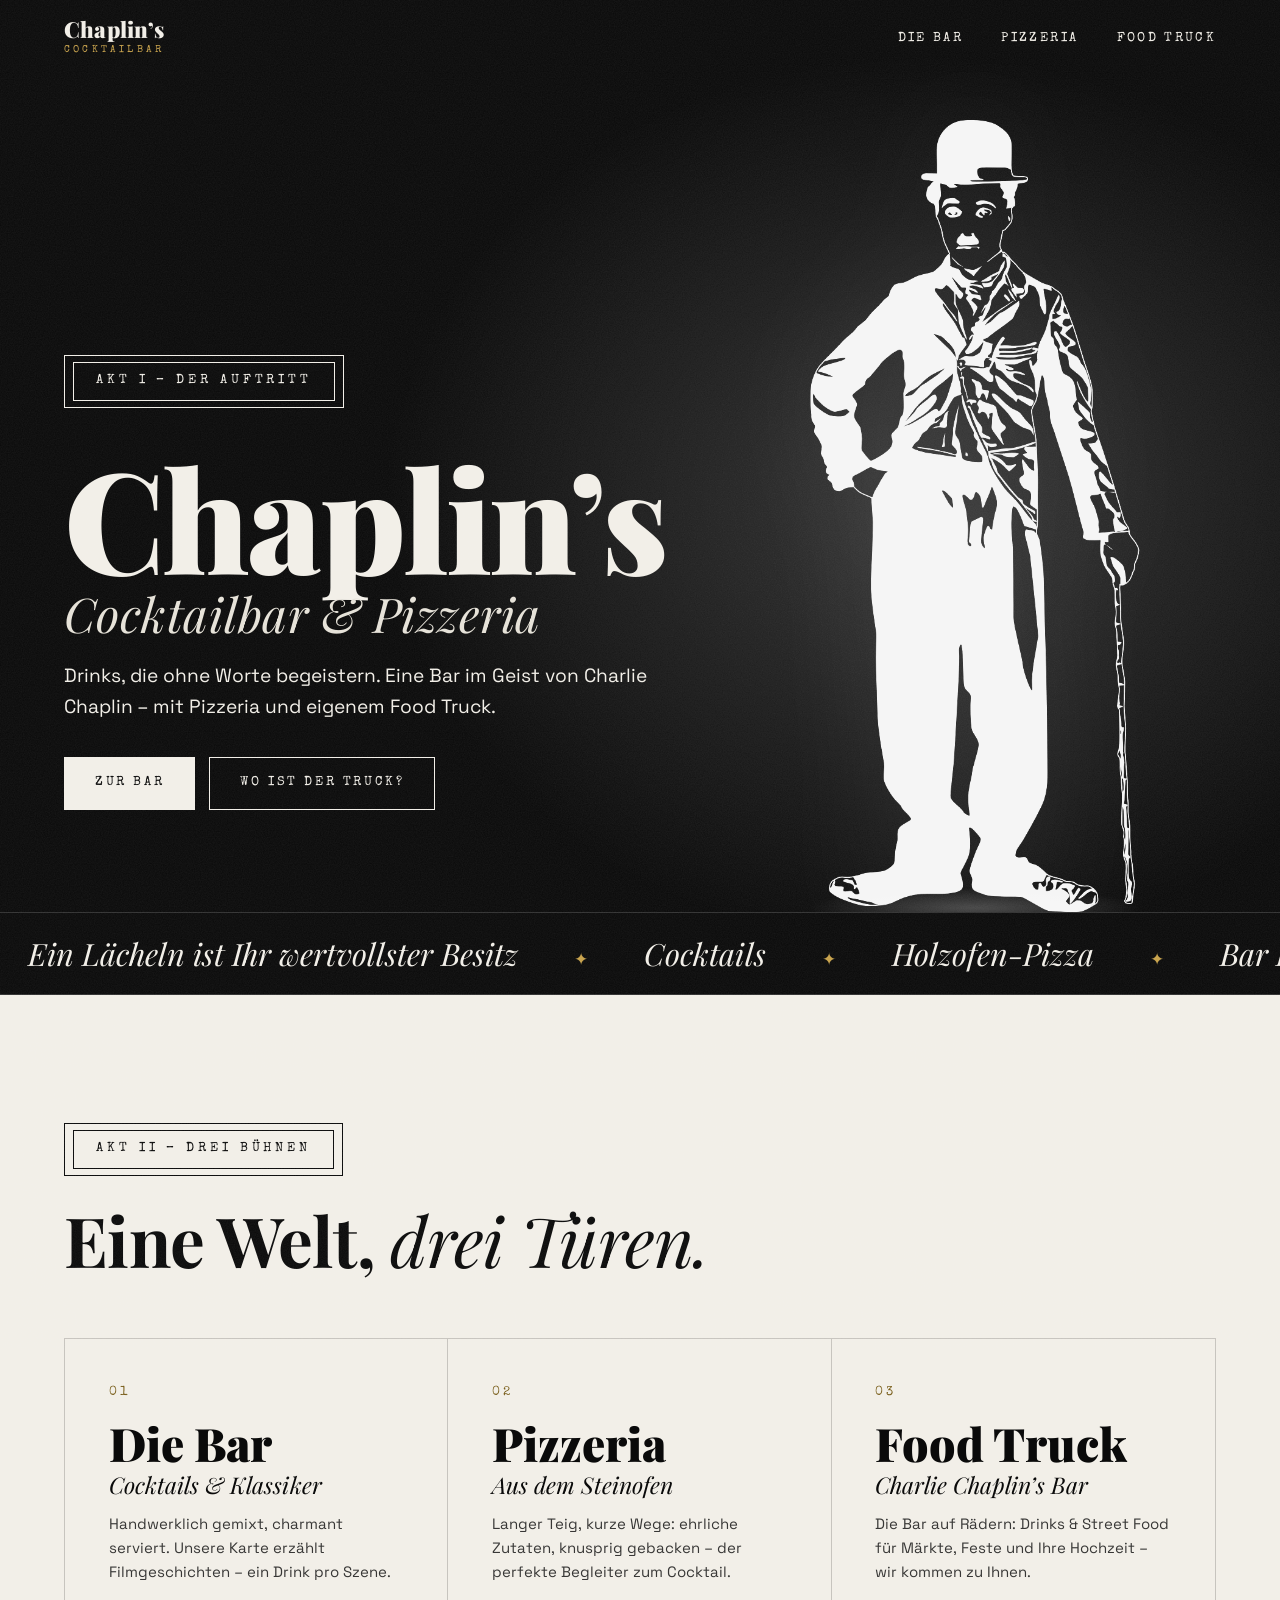
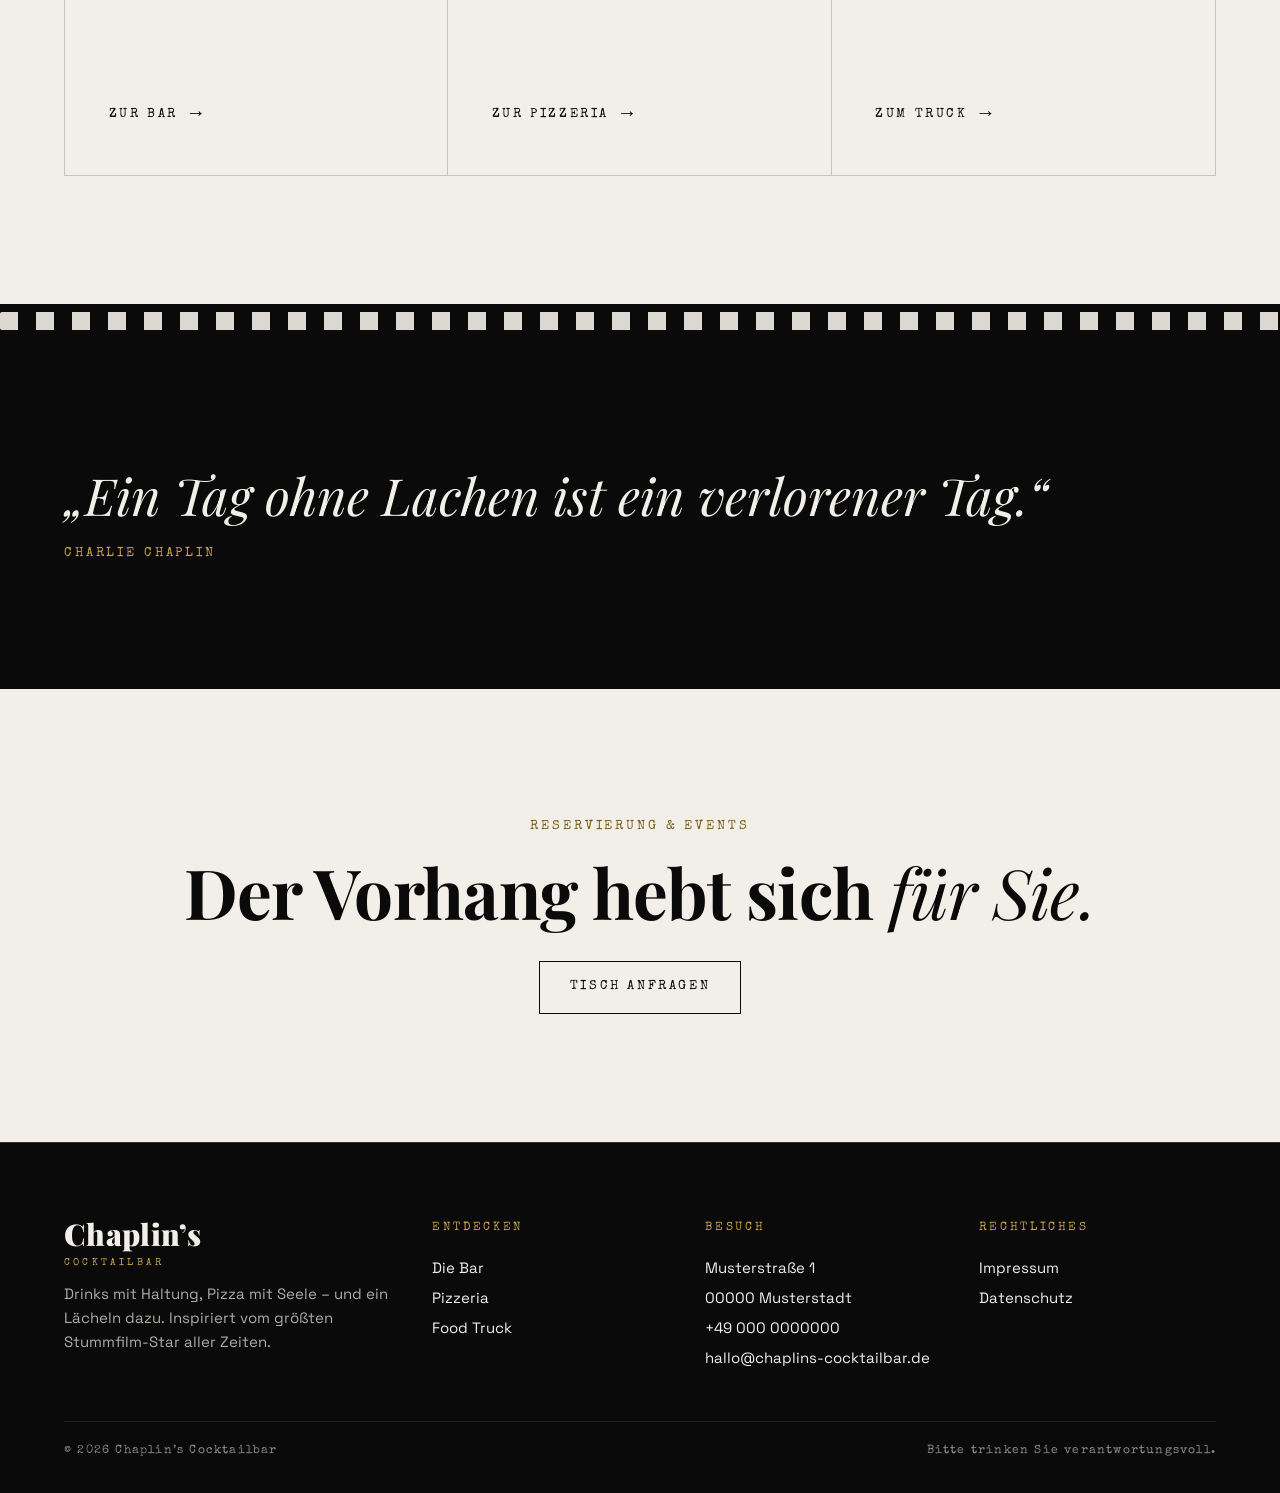
==== index.html @ 13f35127 "Add Chaplin's Cocktailbar website with bar, pizzeria and food truck pages Black-and-white silent-fil" ====
<!DOCTYPE html>
<html lang="de">
<head>
<meta charset="UTF-8">
<meta name="viewport" content="width=device-width, initial-scale=1">
<title>Chaplin's Cocktailbar – Bar, Pizzeria & Food Truck</title>
<meta name="description" content="Chaplin's Cocktailbar: Cocktails, Pizza und ein Food Truck im Geist von Charlie Chaplin.">
<meta name="theme-color" content="#0a0a0a">
<script>document.documentElement.classList.add('js');</script>
<link rel="icon" type="image/png" href="assets/chaplin-white.png">
<link rel="preload" href="assets/fonts/playfair-display-latin-900-normal.woff2" as="font" type="font/woff2" crossorigin>
<link rel="stylesheet" href="assets/style.css">
</head>
<body>
<a class="skip" href="#main" style="position:absolute;left:-999px">Zum Inhalt</a>
<nav class="nav" aria-label="Hauptnavigation">
  <a class="logo" href="index.html" aria-label="Chaplin's Cocktailbar – Startseite">Chaplin&rsquo;s<small>Cocktailbar</small></a>
  <button class="burger" aria-label="Menü" aria-expanded="false"><i></i><i></i><i></i></button>
  <ul>
    <li><a href="bar.html">Die Bar</a></li>
    <li><a href="pizzeria.html">Pizzeria</a></li>
    <li><a href="foodtruck.html">Food Truck</a></li>
  </ul>
</nav>
<main id="main">

<section class="hero">
  <div class="copy">
    <div class="card-title" data-reveal><span>Akt I &ndash; Der Auftritt</span></div>
    <h1 class="h-xl" data-reveal>Chaplin&rsquo;s<em>Cocktailbar &amp; Pizzeria</em></h1>
    <p class="lead" data-reveal>Drinks, die ohne Worte begeistern. Eine Bar im Geist von Charlie Chaplin &ndash; mit Pizzeria und eigenem Food Truck.</p>
    <div class="actions" data-reveal>
      <a class="btn solid" href="bar.html">Zur Bar</a>
      <a class="btn" href="foodtruck.html">Wo ist der Truck?</a>
    </div>
  </div>
  <figure><img src="assets/chaplin-white.png" alt="Silhouette von Charlie Chaplin mit Melone und Spazierstock" width="650" height="1300"></figure>
</section>

<div class="marquee" aria-hidden="true"><div>
  <span>Ein Lächeln ist Ihr wertvollster Besitz</span><span>Cocktails</span><span>Holzofen-Pizza</span><span>Bar Food Truck</span><span>Live-Musik</span>
  <span>Ein Lächeln ist Ihr wertvollster Besitz</span><span>Cocktails</span><span>Holzofen-Pizza</span><span>Bar Food Truck</span><span>Live-Musik</span>
</div></div>

<section class="section light">
  <div class="wrap">
    <div class="card-title" data-reveal><span>Akt II &ndash; Drei Bühnen</span></div>
    <h2 class="h-lg" data-reveal>Eine Welt, <em>drei Türen.</em></h2>
    <div class="doors" data-reveal>
      <a class="door" href="bar.html">
        <span class="no">01</span>
        <h3>Die Bar<em>Cocktails &amp; Klassiker</em></h3>
        <p>Handwerklich gemixt, charmant serviert. Unsere Karte erzählt Filmgeschichten &ndash; ein Drink pro Szene.</p>
        <span class="go">Zur Bar</span>
      </a>
      <a class="door" href="pizzeria.html">
        <span class="no">02</span>
        <h3>Pizzeria<em>Aus dem Steinofen</em></h3>
        <p>Langer Teig, kurze Wege: ehrliche Zutaten, knusprig gebacken &ndash; der perfekte Begleiter zum Cocktail.</p>
        <span class="go">Zur Pizzeria</span>
      </a>
      <a class="door" href="foodtruck.html">
        <span class="no">03</span>
        <h3>Food Truck<em>Charlie Chaplin&rsquo;s Bar</em></h3>
        <p>Die Bar auf Rädern: Drinks &amp; Street Food für Märkte, Feste und Ihre Hochzeit &ndash; wir kommen zu Ihnen.</p>
        <span class="go">Zum Truck</span>
      </a>
    </div>
  </div>
</section>

<div class="strip" aria-hidden="true"></div>

<section class="section">
  <div class="wrap">
    <blockquote class="quote" data-reveal>&bdquo;Ein Tag ohne Lachen ist ein verlorener Tag.&ldquo;<cite>Charlie Chaplin</cite></blockquote>
  </div>
</section>

<section class="section light cta">
  <div class="wrap">
    <p class="label" data-reveal>Reservierung &amp; Events</p>
    <h2 class="h-lg" data-reveal>Der Vorhang hebt sich <em>für Sie.</em></h2>
    <a class="btn" href="mailto:hallo@chaplins-cocktailbar.de?subject=Reservierung" data-reveal>Tisch anfragen</a>
  </div>
</section>
</main>
<footer>
  <div class="foot">
    <div>
      <a class="logo" href="index.html">Chaplin&rsquo;s<small>Cocktailbar</small></a>
      <p>Drinks mit Haltung, Pizza mit Seele &ndash; und ein Lächeln dazu. Inspiriert vom größten Stummfilm-Star aller Zeiten.</p>
    </div>
    <div>
      <h4>Entdecken</h4>
      <ul>
        <li><a href="bar.html">Die Bar</a></li>
        <li><a href="pizzeria.html">Pizzeria</a></li>
        <li><a href="foodtruck.html">Food Truck</a></li>
      </ul>
    </div>
    <div>
      <h4>Besuch</h4>
      <ul>
        <li>Musterstraße 1</li>
        <li>00000 Musterstadt</li>
        <li><a href="tel:+490000000000">+49 000 0000000</a></li>
        <li><a href="mailto:hallo@chaplins-cocktailbar.de">hallo@chaplins-cocktailbar.de</a></li>
      </ul>
    </div>
    <div>
      <h4>Rechtliches</h4>
      <ul>
        <li><a href="impressum.html">Impressum</a></li>
        <li><a href="datenschutz.html">Datenschutz</a></li>
      </ul>
    </div>
  </div>
  <div class="copy-row"><span>&copy; 2026 Chaplin&rsquo;s Cocktailbar</span><span>Bitte trinken Sie verantwortungsvoll.</span></div>
</footer>
<script src="assets/main.js"></script>
</body>
</html>
---- assets/style.css ----
/* Lokal eingebundene Schriften (DSGVO): Playfair Display, Special Elite, Space Grotesk */
@font-face{font-family:'Playfair Display';font-style:normal;font-weight:400;font-display:swap;src:url('fonts/playfair-display-latin-400-normal.woff2') format('woff2')}
@font-face{font-family:'Playfair Display';font-style:italic;font-weight:400;font-display:swap;src:url('fonts/playfair-display-latin-400-italic.woff2') format('woff2')}
@font-face{font-family:'Playfair Display';font-style:normal;font-weight:700;font-display:swap;src:url('fonts/playfair-display-latin-700-normal.woff2') format('woff2')}
@font-face{font-family:'Playfair Display';font-style:normal;font-weight:900;font-display:swap;src:url('fonts/playfair-display-latin-900-normal.woff2') format('woff2')}
@font-face{font-family:'Special Elite';font-style:normal;font-weight:400;font-display:swap;src:url('fonts/special-elite-latin-400-normal.woff2') format('woff2')}
@font-face{font-family:'Space Grotesk';font-style:normal;font-weight:400;font-display:swap;src:url('fonts/space-grotesk-latin-400-normal.woff2') format('woff2')}
@font-face{font-family:'Space Grotesk';font-style:normal;font-weight:500;font-display:swap;src:url('fonts/space-grotesk-latin-500-normal.woff2') format('woff2')}
@font-face{font-family:'Space Grotesk';font-style:normal;font-weight:700;font-display:swap;src:url('fonts/space-grotesk-latin-700-normal.woff2') format('woff2')}

:root{
  --ink:#0a0a0a;
  --ink-2:#141414;
  --paper:#f2efe8;
  --paper-2:#e6e2d8;
  --muted:#8a8780;
  --line-d:rgba(255,255,255,.16);
  --line-l:rgba(0,0,0,.18);
  --brass:#c8a24a;
  --pad:clamp(20px,5vw,72px);
  --serif:'Playfair Display',Georgia,'Times New Roman',serif;
  --type:'Special Elite','Courier New',monospace;
  --sans:'Space Grotesk',system-ui,sans-serif;
}
*{box-sizing:border-box;margin:0;padding:0}
html{background:var(--ink);scroll-behavior:smooth}
body{background:var(--ink);color:var(--paper);font-family:var(--sans);font-size:clamp(15px,1.1vw,18px);line-height:1.6;-webkit-font-smoothing:antialiased;overflow-x:hidden}
img{display:block;max-width:100%}
a{color:inherit;text-decoration:none}
button{font:inherit;color:inherit;background:none;border:0;cursor:pointer}
::selection{background:var(--paper);color:var(--ink)}
:focus-visible{outline:2px solid var(--brass);outline-offset:3px}

/* Filmkorn über der ganzen Seite */
body::after{content:"";position:fixed;inset:-50%;width:200%;height:200%;pointer-events:none;z-index:200;opacity:.07;
  background-image:url("data:image/svg+xml;utf8,<svg xmlns='http://www.w3.org/2000/svg' width='220' height='220'><filter id='n'><feTurbulence type='fractalNoise' baseFrequency='.85' numOctaves='2' stitchTiles='stitch'/><feColorMatrix values='0 0 0 0 1  0 0 0 0 1  0 0 0 0 1  0 0 0 .9 0'/></filter><rect width='100%' height='100%' filter='url(%23n)'/></svg>");
  animation:grain 1.2s steps(6) infinite}
@keyframes grain{0%{transform:translate(0,0)}20%{transform:translate(-3%,2%)}40%{transform:translate(2%,-3%)}60%{transform:translate(-2%,-1%)}80%{transform:translate(3%,3%)}100%{transform:translate(0,0)}}

/* ---------- gemeinsame Bausteine ---------- */
.label{font-family:var(--type);font-size:13px;letter-spacing:.22em;text-transform:uppercase;color:var(--brass)}
.h-xl{font-family:var(--serif);font-weight:900;line-height:.9;letter-spacing:-.02em;font-size:clamp(52px,11vw,176px)}
.h-lg{font-family:var(--serif);font-weight:700;line-height:1.02;letter-spacing:-.01em;font-size:clamp(34px,5.4vw,84px)}
.h-md{font-family:var(--serif);font-weight:700;font-size:clamp(22px,2.2vw,32px);line-height:1.15}
em{font-family:var(--serif);font-style:italic;font-weight:400}
.section{padding:clamp(72px,10vw,160px) var(--pad);position:relative}
.wrap{max-width:1400px;margin:0 auto}
.light{background:var(--paper);color:var(--ink)}
.light .label{color:#7a5f1c}
.lead{font-size:clamp(17px,1.5vw,22px);max-width:34em;opacity:.85}

.btn{display:inline-flex;align-items:center;gap:.7em;padding:15px 30px;border:1px solid currentColor;font-family:var(--type);font-size:13px;letter-spacing:.2em;text-transform:uppercase;transition:background .3s,color .3s}
.btn:hover{background:var(--paper);color:var(--ink);border-color:var(--paper)}
.light .btn:hover{background:var(--ink);color:var(--paper);border-color:var(--ink)}
.btn.solid{background:var(--paper);color:var(--ink);border-color:var(--paper)}
.btn.solid:hover{background:transparent;color:var(--paper)}

/* Zwischentitel im Stummfilm-Stil */
.card-title{display:inline-block;border:1px solid currentColor;padding:6px 8px;margin-bottom:28px}
.card-title span{display:block;border:1px solid currentColor;padding:8px 22px;font-family:var(--type);font-size:13px;letter-spacing:.3em;text-transform:uppercase}

/* Filmstreifen-Trenner */
.strip{height:34px;background:var(--ink);position:relative;overflow:hidden}
.strip::before{content:"";position:absolute;inset:8px 0;background:repeating-linear-gradient(90deg,var(--paper) 0 18px,transparent 18px 36px);opacity:.9;border-radius:2px}
.strip.on-light{background:var(--paper)}
.strip.on-light::before{background:repeating-linear-gradient(90deg,var(--ink) 0 18px,transparent 18px 36px)}

/* Reveal */
.js [data-reveal]{opacity:0;transform:translateY(34px);transition:opacity .9s ease,transform .9s cubic-bezier(.2,.7,.2,1)}
.js [data-reveal].in{opacity:1;transform:none}
@media (prefers-reduced-motion:reduce){
  body::after{animation:none}
  .js [data-reveal]{opacity:1;transform:none;transition:none}
  html{scroll-behavior:auto}
}

/* ---------- Navigation ---------- */
.nav{position:fixed;inset:0 0 auto 0;z-index:100;display:flex;justify-content:space-between;align-items:center;padding:18px var(--pad);transition:background .4s,padding .4s}
.nav.solid{background:rgba(10,10,10,.92);backdrop-filter:blur(8px);padding-top:12px;padding-bottom:12px;border-bottom:1px solid var(--line-d)}
.logo{font-family:var(--serif);font-weight:900;font-size:22px;letter-spacing:.01em;line-height:1}
.logo small{display:block;font-family:var(--type);font-weight:400;font-size:10px;letter-spacing:.32em;text-transform:uppercase;color:var(--brass);margin-top:5px}
.nav ul{display:flex;gap:clamp(18px,3vw,44px);list-style:none}
.nav ul a{font-family:var(--type);font-size:13px;letter-spacing:.18em;text-transform:uppercase;padding:6px 0;border-bottom:1px solid transparent;transition:border-color .3s}
.nav ul a:hover,.nav ul a[aria-current="page"]{border-color:var(--paper)}
.burger{display:none;width:44px;height:44px;position:relative}
.burger i{position:absolute;left:10px;right:10px;height:2px;background:var(--paper);transition:transform .3s,opacity .3s}
.burger i:nth-child(1){top:15px}.burger i:nth-child(2){top:21px}.burger i:nth-child(3){top:27px}
.burger[aria-expanded="true"] i:nth-child(1){transform:translateY(6px) rotate(45deg)}
.burger[aria-expanded="true"] i:nth-child(2){opacity:0}
.burger[aria-expanded="true"] i:nth-child(3){transform:translateY(-6px) rotate(-45deg)}
@media (max-width:760px){
  .burger{display:block}
  .nav ul{position:fixed;inset:0;background:var(--ink);flex-direction:column;justify-content:center;align-items:center;gap:30px;opacity:0;pointer-events:none;transition:opacity .35s;z-index:-1}
  .nav ul a{font-size:20px}
  .nav.open ul{opacity:1;pointer-events:auto}
  .nav.open{background:var(--ink)}
}

/* ---------- Hero (Startseite) ---------- */
.hero{min-height:100svh;display:grid;grid-template-columns:1.15fr .85fr;align-items:end;gap:20px;padding:120px var(--pad) 0;position:relative;overflow:hidden;
  background:radial-gradient(60% 70% at 72% 55%,rgba(255,255,255,.17),transparent 70%),var(--ink)}
.hero .copy{padding-bottom:clamp(48px,8vw,110px);position:relative;z-index:2}
.hero .h-xl{margin:18px 0 26px}
.hero .h-xl em{display:block;font-size:.34em;font-weight:400;letter-spacing:.01em;margin-top:.25em;color:var(--paper-2)}
.hero .actions{display:flex;flex-wrap:wrap;gap:14px;margin-top:34px}
.hero figure{align-self:end;justify-self:center;height:min(88svh,980px);aspect-ratio:1/2;position:relative}
.hero figure img{height:100%;width:100%;object-fit:contain;object-position:bottom;filter:drop-shadow(0 0 60px rgba(255,255,255,.08))}
.hero figure::after{content:"";position:absolute;left:8%;right:8%;bottom:-2%;height:5%;background:radial-gradient(closest-side,rgba(255,255,255,.22),transparent);}
@media (max-width:860px){
  .hero{grid-template-columns:1fr;padding-top:100px;text-align:left}
  .hero figure{height:min(62svh,560px);justify-self:center;margin-top:32px}
  .hero .copy{padding-bottom:0}
}

/* Intro-Marquee */
.marquee{overflow:hidden;border-block:1px solid var(--line-d);background:var(--ink)}
.marquee div{display:flex;width:max-content;animation:slide 40s linear infinite;padding:16px 0}
.marquee span{font-family:var(--serif);font-style:italic;font-size:clamp(20px,2.4vw,34px);padding:0 28px;white-space:nowrap}
.marquee span::after{content:"✦";font-style:normal;font-size:.55em;margin-left:56px;color:var(--brass);vertical-align:middle}
@keyframes slide{to{transform:translateX(-50%)}}
@media (prefers-reduced-motion:reduce){.marquee div{animation:none}}

/* ---------- Drei Türen (Startseite) ---------- */
.doors{display:grid;grid-template-columns:repeat(3,1fr);gap:0;border:1px solid var(--line-l);margin-top:clamp(36px,5vw,72px)}
.door{padding:clamp(28px,3.4vw,56px);display:flex;flex-direction:column;gap:16px;min-height:clamp(320px,34vw,480px);position:relative;transition:background .4s,color .4s;border-right:1px solid var(--line-l)}
.door:last-child{border-right:0}
.door .no{font-family:var(--type);font-size:13px;letter-spacing:.24em;color:#7a5f1c;transition:color .4s}
.door h3{font-family:var(--serif);font-weight:900;font-size:clamp(30px,3.6vw,56px);line-height:1}
.door h3 em{display:block;font-size:.5em;margin-top:.3em;font-weight:400}
.door p{opacity:.8;max-width:26em}
.door .go{margin-top:auto;font-family:var(--type);font-size:13px;letter-spacing:.2em;text-transform:uppercase;display:flex;align-items:center;gap:12px}
.door .go::after{content:"→";font-size:20px;transition:transform .3s}
.door:hover,.door:focus-visible{background:var(--ink);color:var(--paper)}
.door:hover .no,.door:focus-visible .no{color:var(--brass)}
.door:hover .go::after{transform:translateX(8px)}
@media (max-width:900px){
  .doors{grid-template-columns:1fr}
  .door{border-right:0;border-bottom:1px solid var(--line-l);min-height:0}
  .door:last-child{border-bottom:0}
}

/* ---------- Unterseiten-Header ---------- */
.page-hero{padding:clamp(140px,16vw,240px) var(--pad) clamp(56px,8vw,110px);position:relative;overflow:hidden;
  background:radial-gradient(50% 80% at 85% 40%,rgba(255,255,255,.12),transparent 70%),var(--ink)}
.page-hero .h-xl{margin:14px 0 24px;font-size:clamp(46px,10vw,150px)}
.page-hero .ghost{position:absolute;right:calc(var(--pad) * .5);bottom:0;height:min(88%,640px);opacity:.14;pointer-events:none;aspect-ratio:1/2}
@media (max-width:760px){.page-hero .ghost{opacity:.1;right:-8vw}}

/* ---------- Zweispalter ---------- */
.split{display:grid;grid-template-columns:1fr 1.2fr;gap:clamp(32px,6vw,110px);align-items:start}
.split .h-lg{margin-top:12px}
.split p+p{margin-top:1.1em}
@media (max-width:860px){.split{grid-template-columns:1fr}}

/* ---------- Karte / Menü ---------- */
.menu-head{display:flex;justify-content:space-between;align-items:end;gap:20px;flex-wrap:wrap;margin-bottom:clamp(28px,4vw,56px)}
.menu{display:grid;grid-template-columns:repeat(2,1fr);gap:0 clamp(32px,6vw,100px)}
.item{padding:22px 0;border-bottom:1px solid var(--line-d);display:grid;grid-template-columns:1fr auto;gap:4px 24px}
.light .item{border-color:var(--line-l)}
.item h3{font-family:var(--serif);font-weight:700;font-size:clamp(20px,1.9vw,28px);line-height:1.15}
.item .price{font-family:var(--type);font-size:clamp(16px,1.4vw,20px);white-space:nowrap}
.item p{grid-column:1/-1;opacity:.72;font-size:.95em;max-width:34em}
.item .tag{font-family:var(--type);font-size:11px;letter-spacing:.18em;text-transform:uppercase;color:var(--brass);margin-left:10px;vertical-align:middle;white-space:nowrap}
.light .item .tag{color:#7a5f1c}
.hint{margin-top:28px;font-family:var(--type);font-size:13px;letter-spacing:.06em;opacity:.65}
@media (max-width:860px){.menu{grid-template-columns:1fr}}

/* ---------- Infos ---------- */
.info-grid{display:grid;grid-template-columns:repeat(3,1fr);gap:clamp(24px,4vw,60px)}
.info-grid h3{font-family:var(--type);font-weight:400;font-size:13px;letter-spacing:.22em;text-transform:uppercase;color:var(--brass);margin-bottom:14px;padding-bottom:12px;border-bottom:1px solid var(--line-d)}
.light .info-grid h3{color:#7a5f1c;border-color:var(--line-l)}
.info-grid li{list-style:none;display:flex;justify-content:space-between;gap:16px;padding:7px 0}
.info-grid li span:last-child{font-family:var(--type);text-align:right}
.info-grid p{opacity:.85}
@media (max-width:860px){.info-grid{grid-template-columns:1fr}}

/* Schlagwort-Leiste */
.facts{display:grid;grid-template-columns:repeat(4,1fr);border:1px solid var(--line-d);margin-top:clamp(36px,5vw,64px)}
.facts div{padding:clamp(20px,2.6vw,36px);border-right:1px solid var(--line-d)}
.facts div:last-child{border-right:0}
.facts b{display:block;font-family:var(--serif);font-weight:900;font-size:clamp(30px,3.4vw,52px);line-height:1}
.facts span{font-family:var(--type);font-size:12px;letter-spacing:.2em;text-transform:uppercase;opacity:.7}
@media (max-width:760px){
  .facts{grid-template-columns:1fr 1fr}
  .facts div:nth-child(2){border-right:0}
  .facts div:nth-child(-n+2){border-bottom:1px solid var(--line-d)}
}

/* Zitat */
.quote{font-family:var(--serif);font-style:italic;font-size:clamp(26px,4vw,60px);line-height:1.15;max-width:20em}
.quote cite{display:block;margin-top:22px;font-family:var(--type);font-style:normal;font-size:13px;letter-spacing:.22em;text-transform:uppercase;color:var(--brass)}

/* Tourplan */
.tour{border-top:1px solid var(--line-d)}
.tour li{list-style:none;display:grid;grid-template-columns:150px 1fr auto;gap:20px;padding:22px 0;border-bottom:1px solid var(--line-d);align-items:baseline}
.tour .day{font-family:var(--type);letter-spacing:.14em;text-transform:uppercase;font-size:14px;color:var(--brass)}
.tour .where{font-family:var(--serif);font-weight:700;font-size:clamp(20px,2vw,28px)}
.tour .when{font-family:var(--type);opacity:.7}
@media (max-width:640px){.tour li{grid-template-columns:1fr;gap:2px}}

/* CTA */
.cta{text-align:center}
.cta .h-lg{max-width:14em;margin:18px auto 34px}

/* ---------- Footer ---------- */
footer{background:var(--ink);padding:clamp(48px,6vw,90px) var(--pad) 32px;border-top:1px solid var(--line-d)}
.foot{display:grid;grid-template-columns:1.4fr 1fr 1fr 1fr;gap:36px}
.foot h4{font-family:var(--type);font-weight:400;font-size:12px;letter-spacing:.22em;text-transform:uppercase;color:var(--brass);margin-bottom:14px}
.foot li{list-style:none;padding:3px 0}
.foot a:hover{text-decoration:underline;text-underline-offset:4px}
.foot .logo{font-size:30px}
.foot p{opacity:.7;margin-top:14px;max-width:22em}
.copy-row{margin-top:48px;padding-top:20px;border-top:1px solid var(--line-d);display:flex;justify-content:space-between;gap:16px;flex-wrap:wrap;font-family:var(--type);font-size:12px;letter-spacing:.1em;opacity:.55}
@media (max-width:860px){.foot{grid-template-columns:1fr 1fr}.foot>div:first-child{grid-column:1/-1}}

/* Rechtstexte */
.legal{max-width:760px;margin:0 auto;padding:clamp(140px,14vw,200px) var(--pad) 100px}
.legal h1{font-family:var(--serif);font-weight:900;font-size:clamp(38px,6vw,72px);margin-bottom:30px}
.legal h2{font-family:var(--serif);margin:34px 0 10px;font-size:24px}
.legal p{opacity:.85}
.legal .note{border:1px dashed var(--brass);padding:14px 18px;font-family:var(--type);font-size:14px;color:var(--brass);margin-bottom:28px}
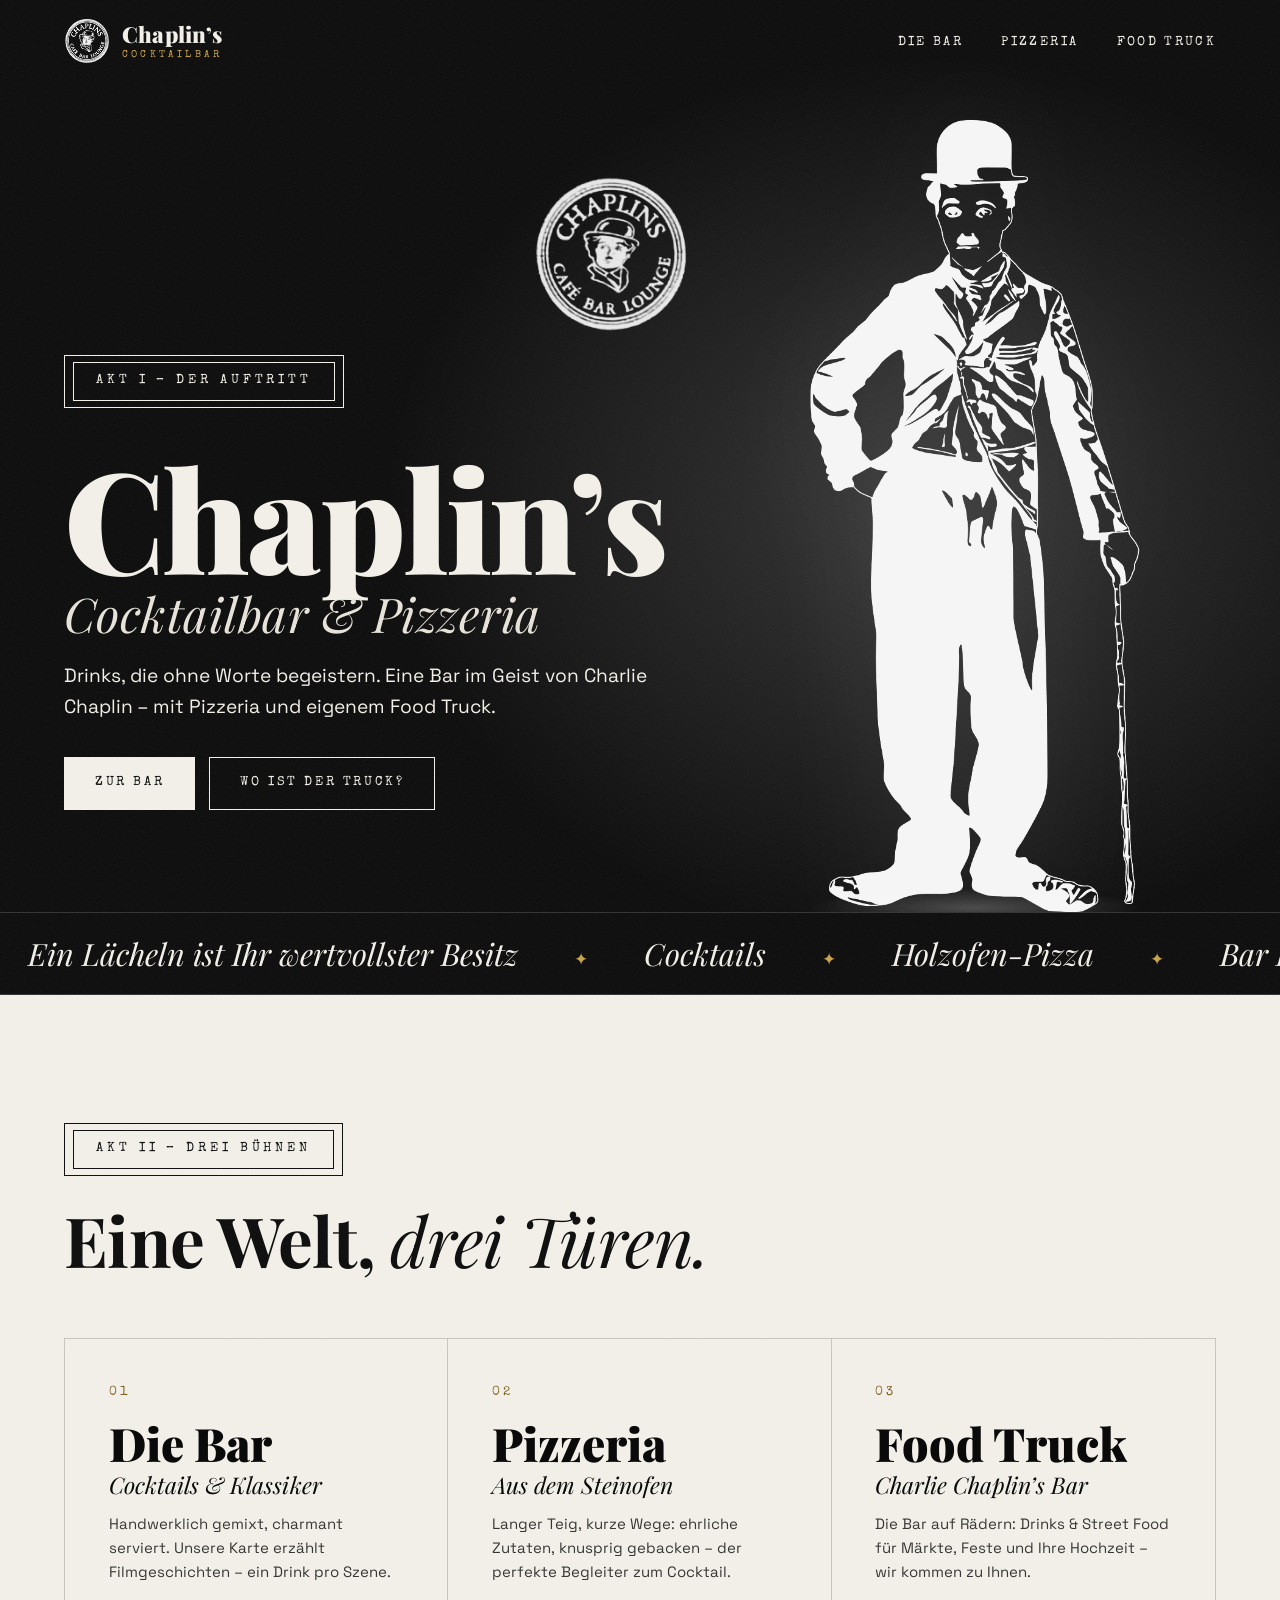
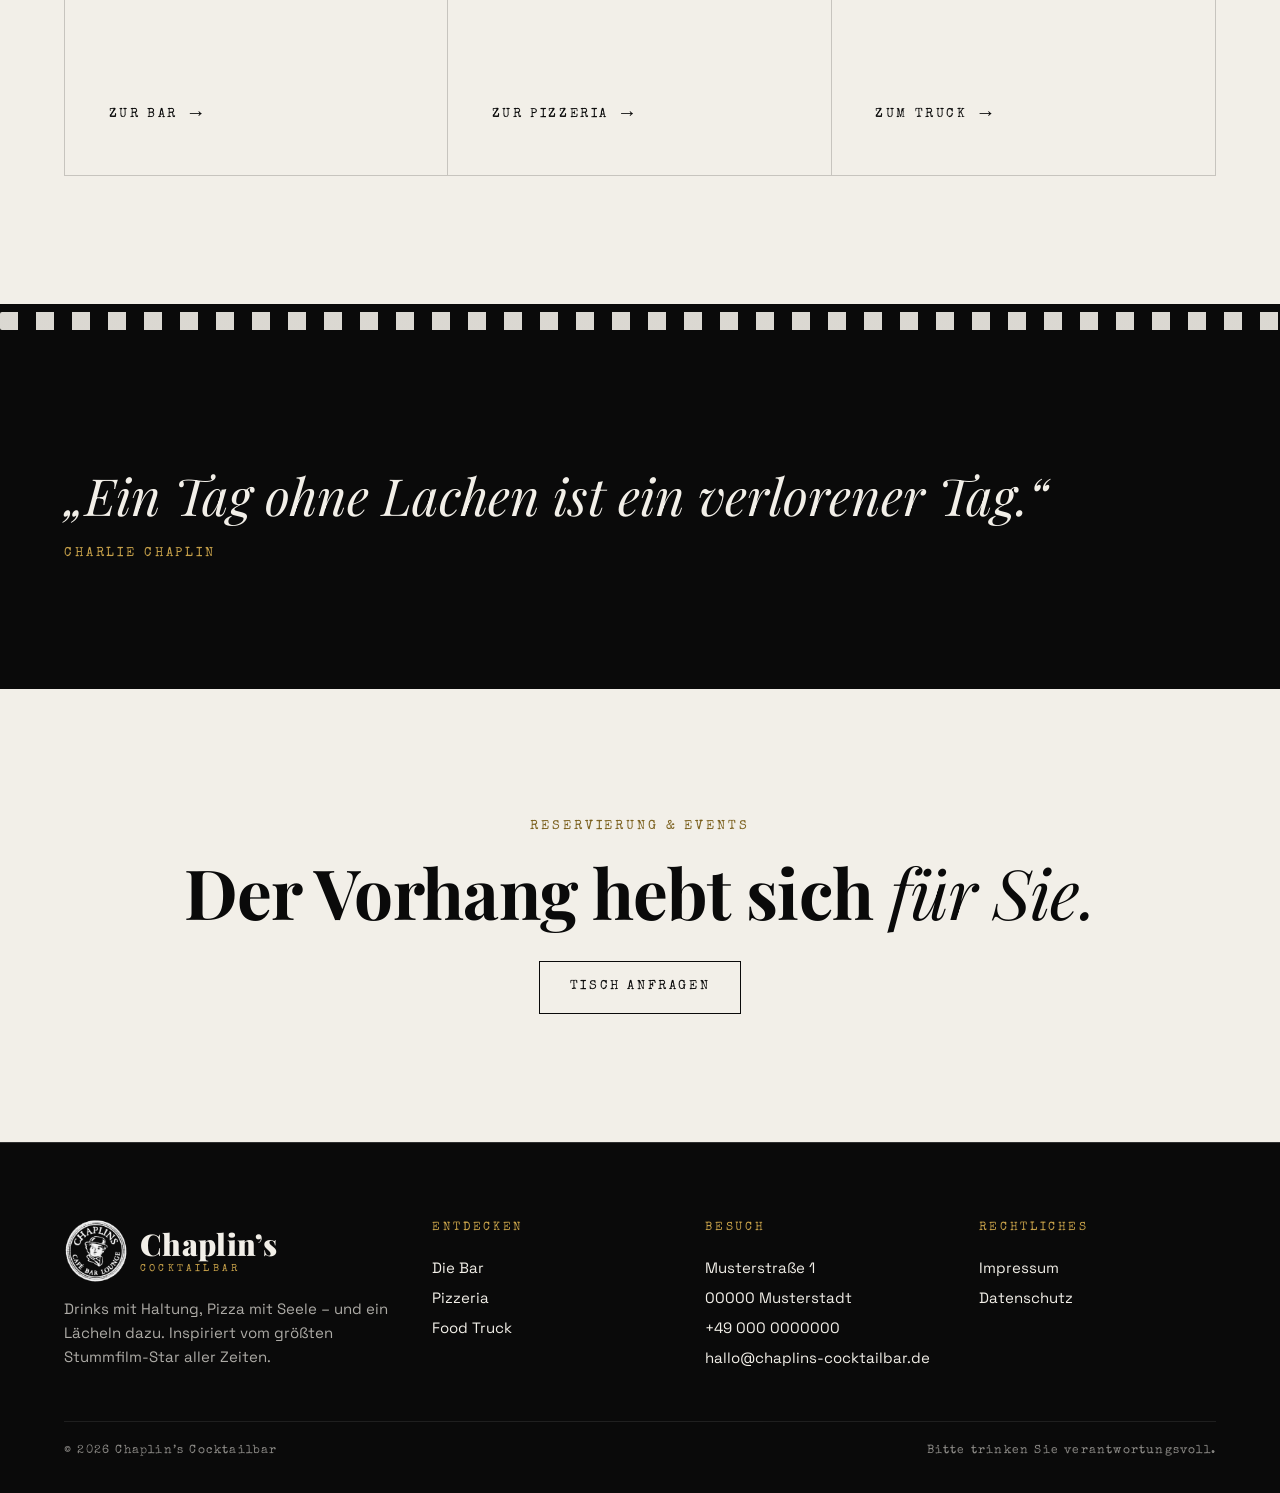
==== commit ca37c495: "Add Chaplins Café Bar Lounge logo to nav, hero, footer and favicon Co-Authored-By: Claude Sonnet 5.5" ====
--- a/index.html
+++ b/index.html
@@ -7,14 +7,15 @@
 <meta name="description" content="Chaplin's Cocktailbar: Cocktails, Pizza und ein Food Truck im Geist von Charlie Chaplin.">
 <meta name="theme-color" content="#0a0a0a">
 <script>document.documentElement.classList.add('js');</script>
-<link rel="icon" type="image/png" href="assets/chaplin-white.png">
+<link rel="icon" type="image/png" href="assets/favicon.png">
+<link rel="apple-touch-icon" href="assets/favicon.png">
 <link rel="preload" href="assets/fonts/playfair-display-latin-900-normal.woff2" as="font" type="font/woff2" crossorigin>
 <link rel="stylesheet" href="assets/style.css">
 </head>
 <body>
 <a class="skip" href="#main" style="position:absolute;left:-999px">Zum Inhalt</a>
 <nav class="nav" aria-label="Hauptnavigation">
-  <a class="logo" href="index.html" aria-label="Chaplin's Cocktailbar – Startseite">Chaplin&rsquo;s<small>Cocktailbar</small></a>
+  <a class="logo" href="index.html" aria-label="Chaplin's Cocktailbar – Startseite"><img src="assets/logo.png" alt="" width="48" height="48"><span>Chaplin&rsquo;s<small>Cocktailbar</small></span></a>
   <button class="burger" aria-label="Menü" aria-expanded="false"><i></i><i></i><i></i></button>
   <ul>
     <li><a href="bar.html">Die Bar</a></li>
@@ -34,7 +35,7 @@
       <a class="btn" href="foodtruck.html">Wo ist der Truck?</a>
     </div>
   </div>
-  <figure><img src="assets/chaplin-white.png" alt="Silhouette von Charlie Chaplin mit Melone und Spazierstock" width="650" height="1300"></figure>
+  <figure><img class="seal" src="assets/logo.png" alt="Logo: Chaplins Café Bar Lounge" width="720" height="720"><img src="assets/chaplin-white.png" alt="Silhouette von Charlie Chaplin mit Melone und Spazierstock" width="650" height="1300"></figure>
 </section>
 
 <div class="marquee" aria-hidden="true"><div>
@@ -88,7 +89,7 @@
 <footer>
   <div class="foot">
     <div>
-      <a class="logo" href="index.html">Chaplin&rsquo;s<small>Cocktailbar</small></a>
+      <a class="logo" href="index.html"><img src="assets/logo.png" alt="" width="64" height="64"><span>Chaplin&rsquo;s<small>Cocktailbar</small></span></a>
       <p>Drinks mit Haltung, Pizza mit Seele &ndash; und ein Lächeln dazu. Inspiriert vom größten Stummfilm-Star aller Zeiten.</p>
     </div>
     <div>
--- a/assets/style.css
+++ b/assets/style.css
@@ -219,3 +219,12 @@
 .legal h2{font-family:var(--serif);margin:34px 0 10px;font-size:24px}
 .legal p{opacity:.85}
 .legal .note{border:1px dashed var(--brass);padding:14px 18px;font-family:var(--type);font-size:14px;color:var(--brass);margin-bottom:28px}
+
+/* ---------- Logo-Siegel ---------- */
+.logo{display:flex;align-items:center;gap:12px}
+.logo img{width:46px;height:46px;flex:none}
+.foot .logo img{width:64px;height:64px}
+.hero figure img.seal{position:absolute;left:-62%;top:7%;width:40%;height:auto;object-fit:initial;filter:none;opacity:.95;animation:spin 60s linear infinite;z-index:2}
+@keyframes spin{to{transform:rotate(360deg)}}
+@media (prefers-reduced-motion:reduce){.hero figure img.seal{animation:none}}
+@media (max-width:860px){.hero figure img.seal{left:-12%;top:10%;width:38%}}
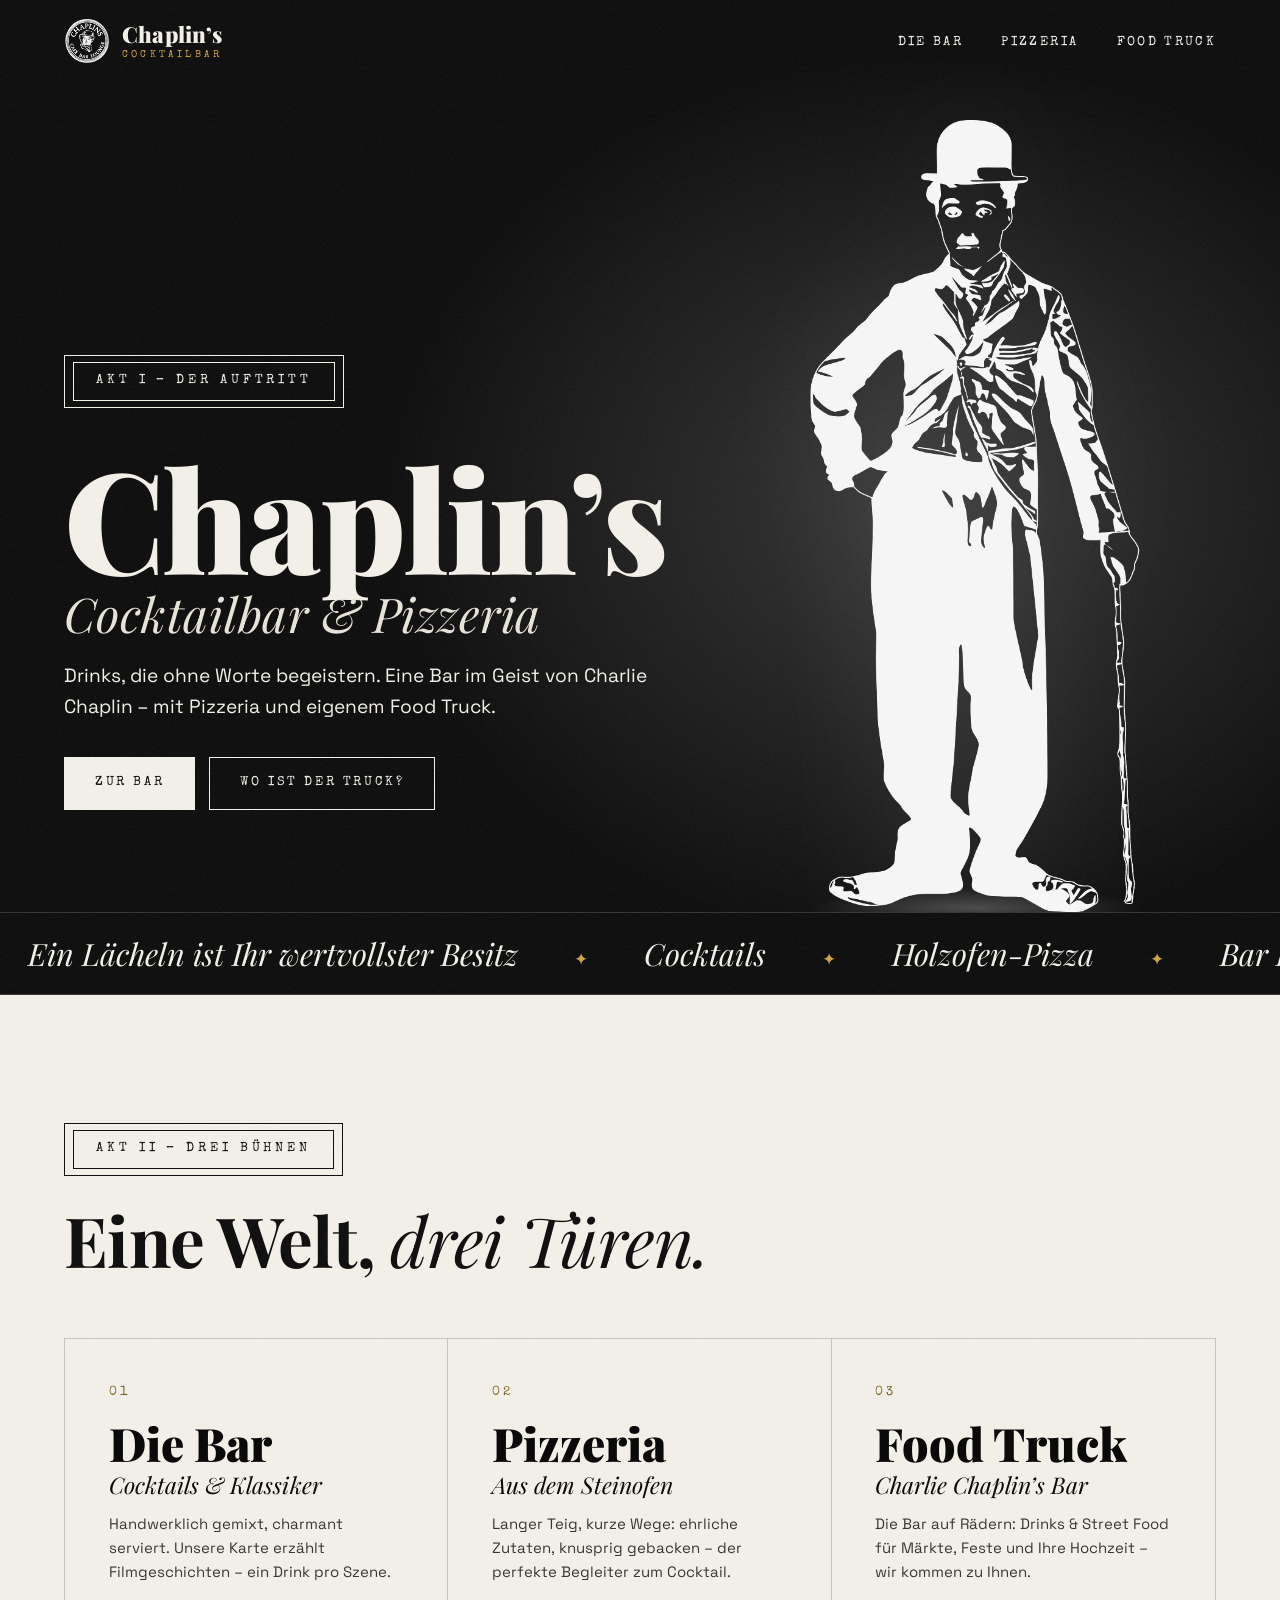
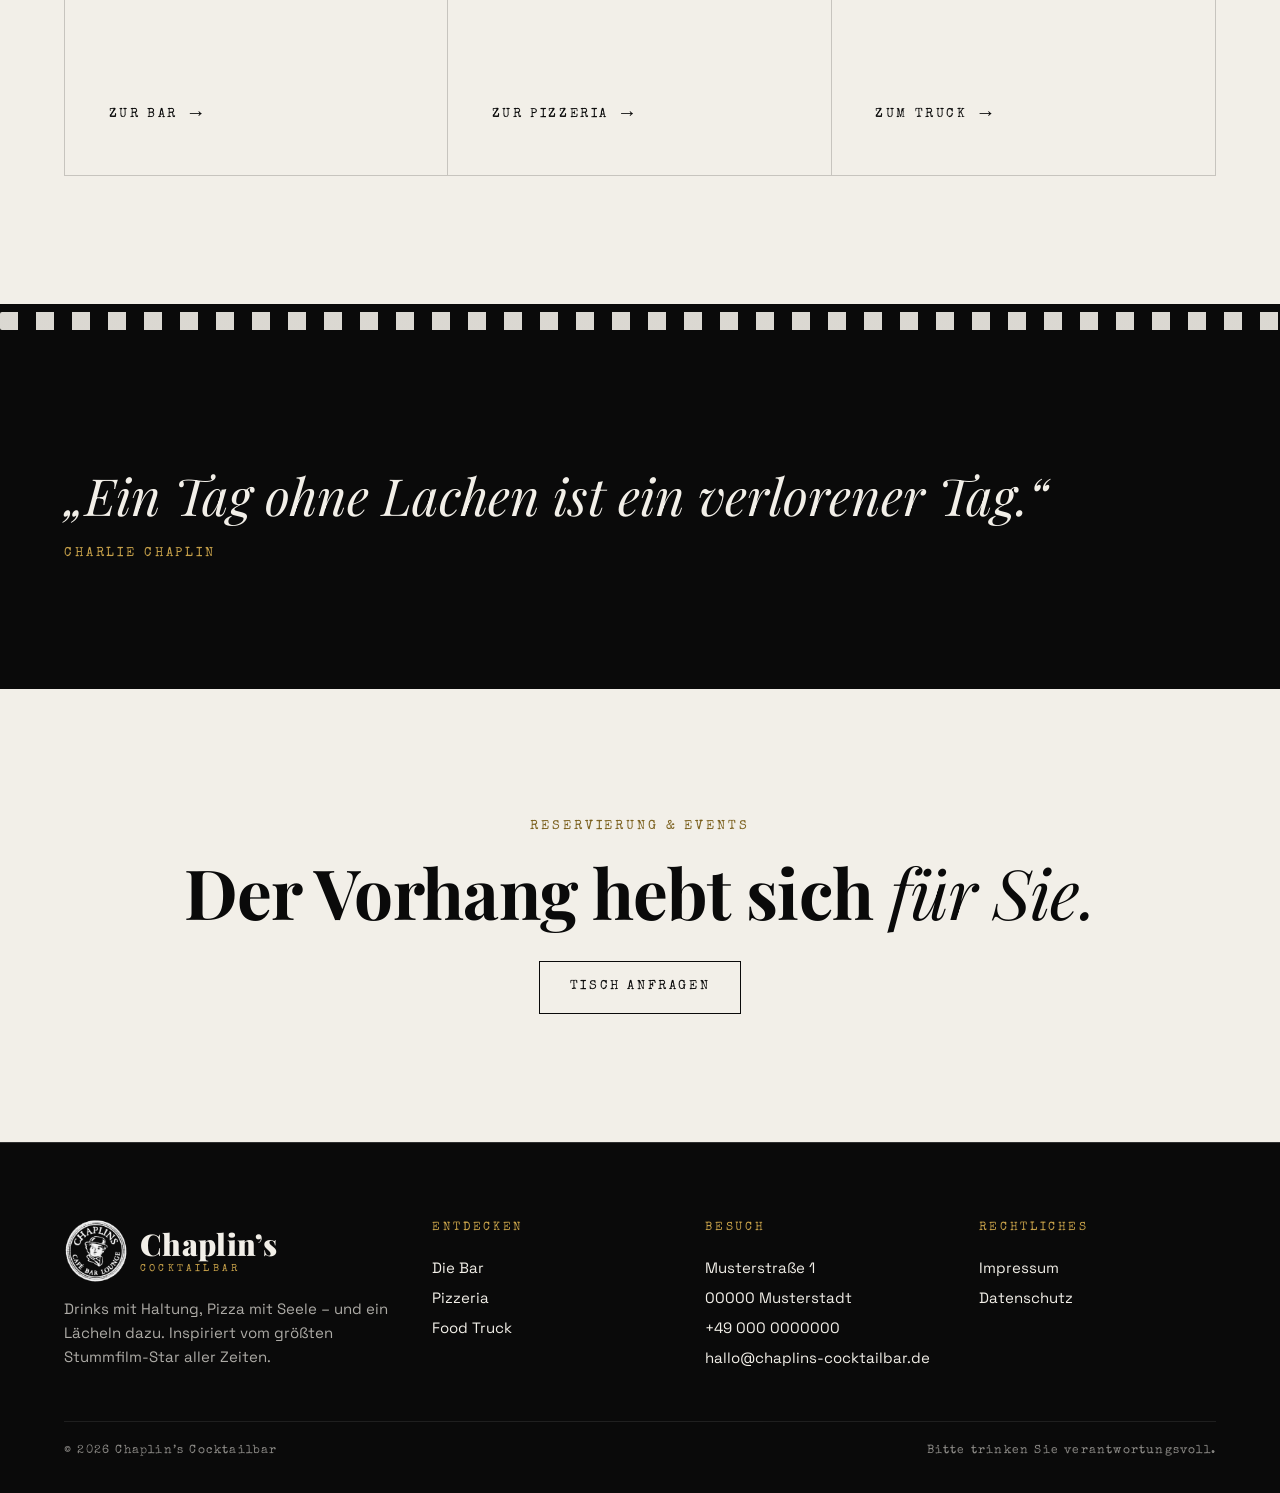
==== commit 08a2fc48: "Remove logo seal from hero, keep Chaplin figure only Co-Authored-By: Claude Sonnet 5.5 <noreply@anth" ====
--- a/index.html
+++ b/index.html
@@ -35,7 +35,7 @@
       <a class="btn" href="foodtruck.html">Wo ist der Truck?</a>
     </div>
   </div>
-  <figure><img class="seal" src="assets/logo.png" alt="Logo: Chaplins Café Bar Lounge" width="720" height="720"><img src="assets/chaplin-white.png" alt="Silhouette von Charlie Chaplin mit Melone und Spazierstock" width="650" height="1300"></figure>
+  <figure><img src="assets/chaplin-white.png" alt="Silhouette von Charlie Chaplin mit Melone und Spazierstock" width="650" height="1300"></figure>
 </section>
 
 <div class="marquee" aria-hidden="true"><div>
--- a/assets/style.css
+++ b/assets/style.css
@@ -224,7 +224,3 @@
 .logo{display:flex;align-items:center;gap:12px}
 .logo img{width:46px;height:46px;flex:none}
 .foot .logo img{width:64px;height:64px}
-.hero figure img.seal{position:absolute;left:-62%;top:7%;width:40%;height:auto;object-fit:initial;filter:none;opacity:.95;animation:spin 60s linear infinite;z-index:2}
-@keyframes spin{to{transform:rotate(360deg)}}
-@media (prefers-reduced-motion:reduce){.hero figure img.seal{animation:none}}
-@media (max-width:860px){.hero figure img.seal{left:-12%;top:10%;width:38%}}
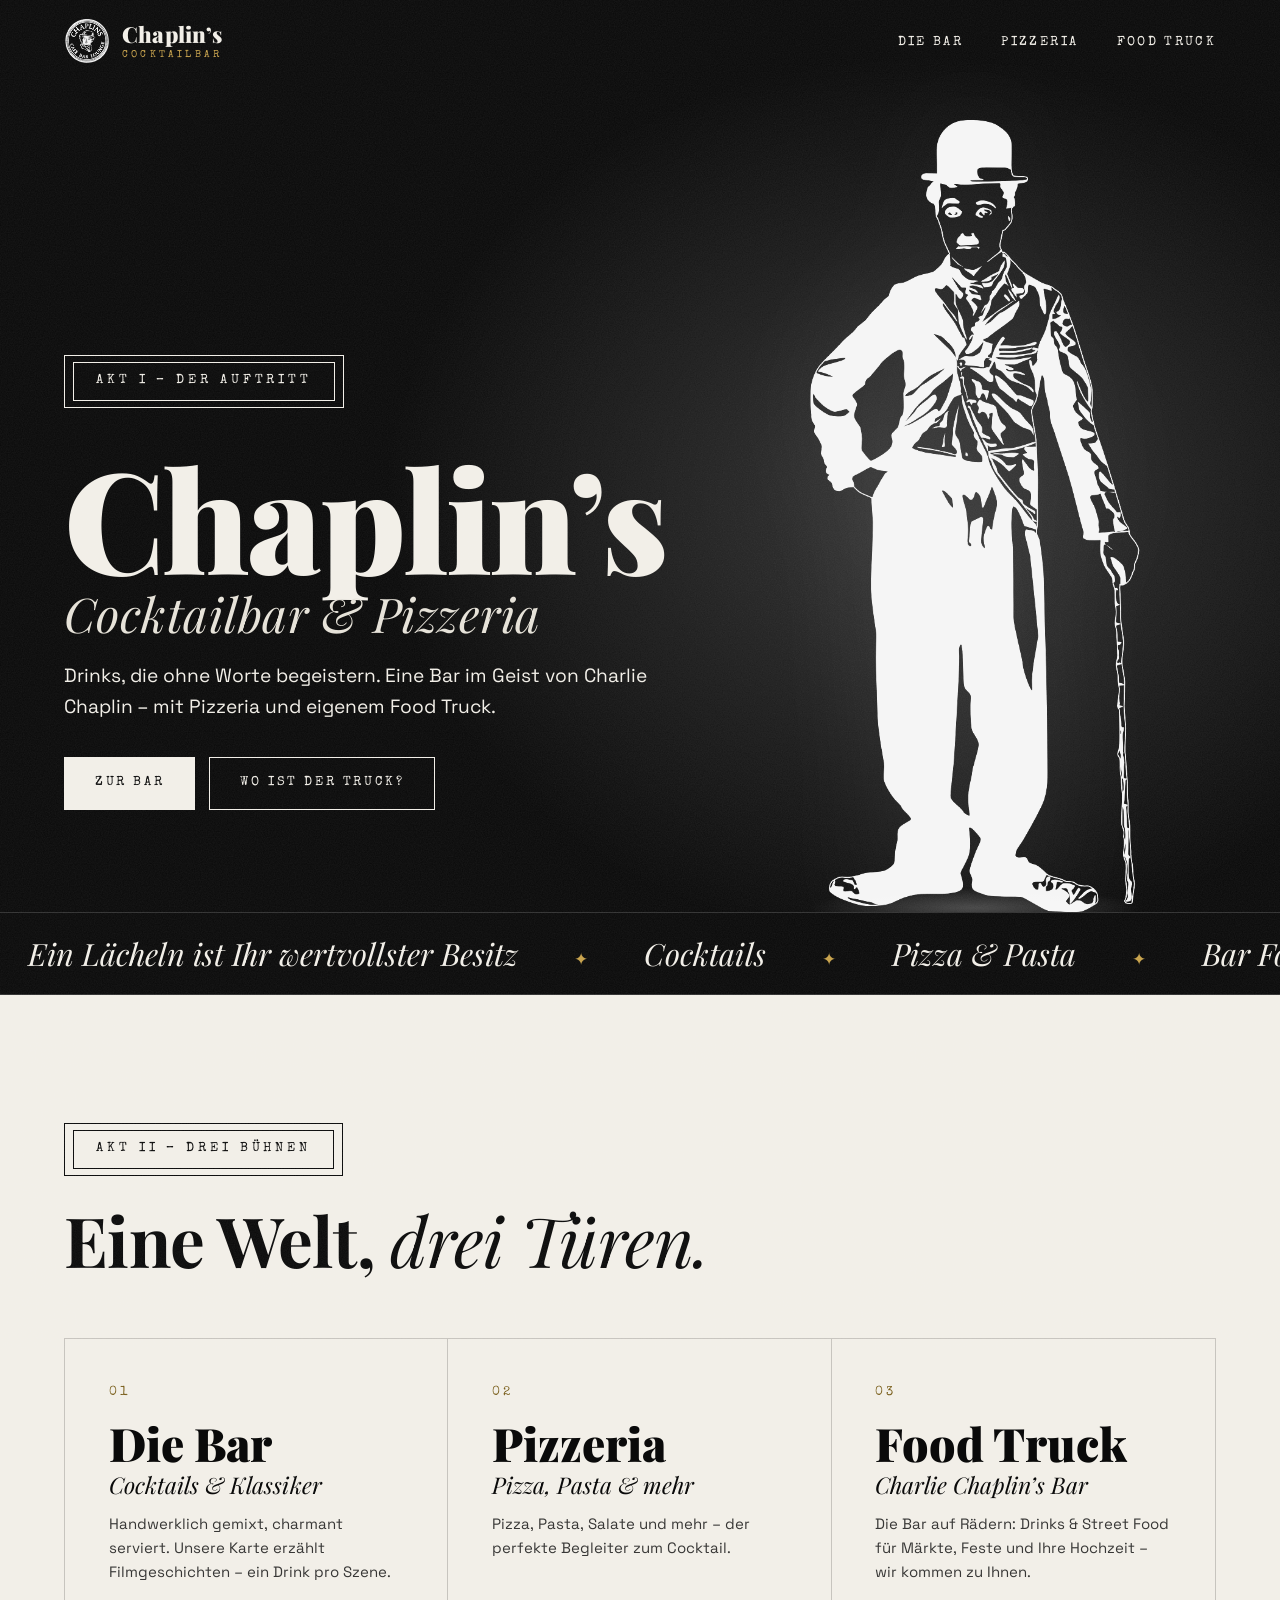
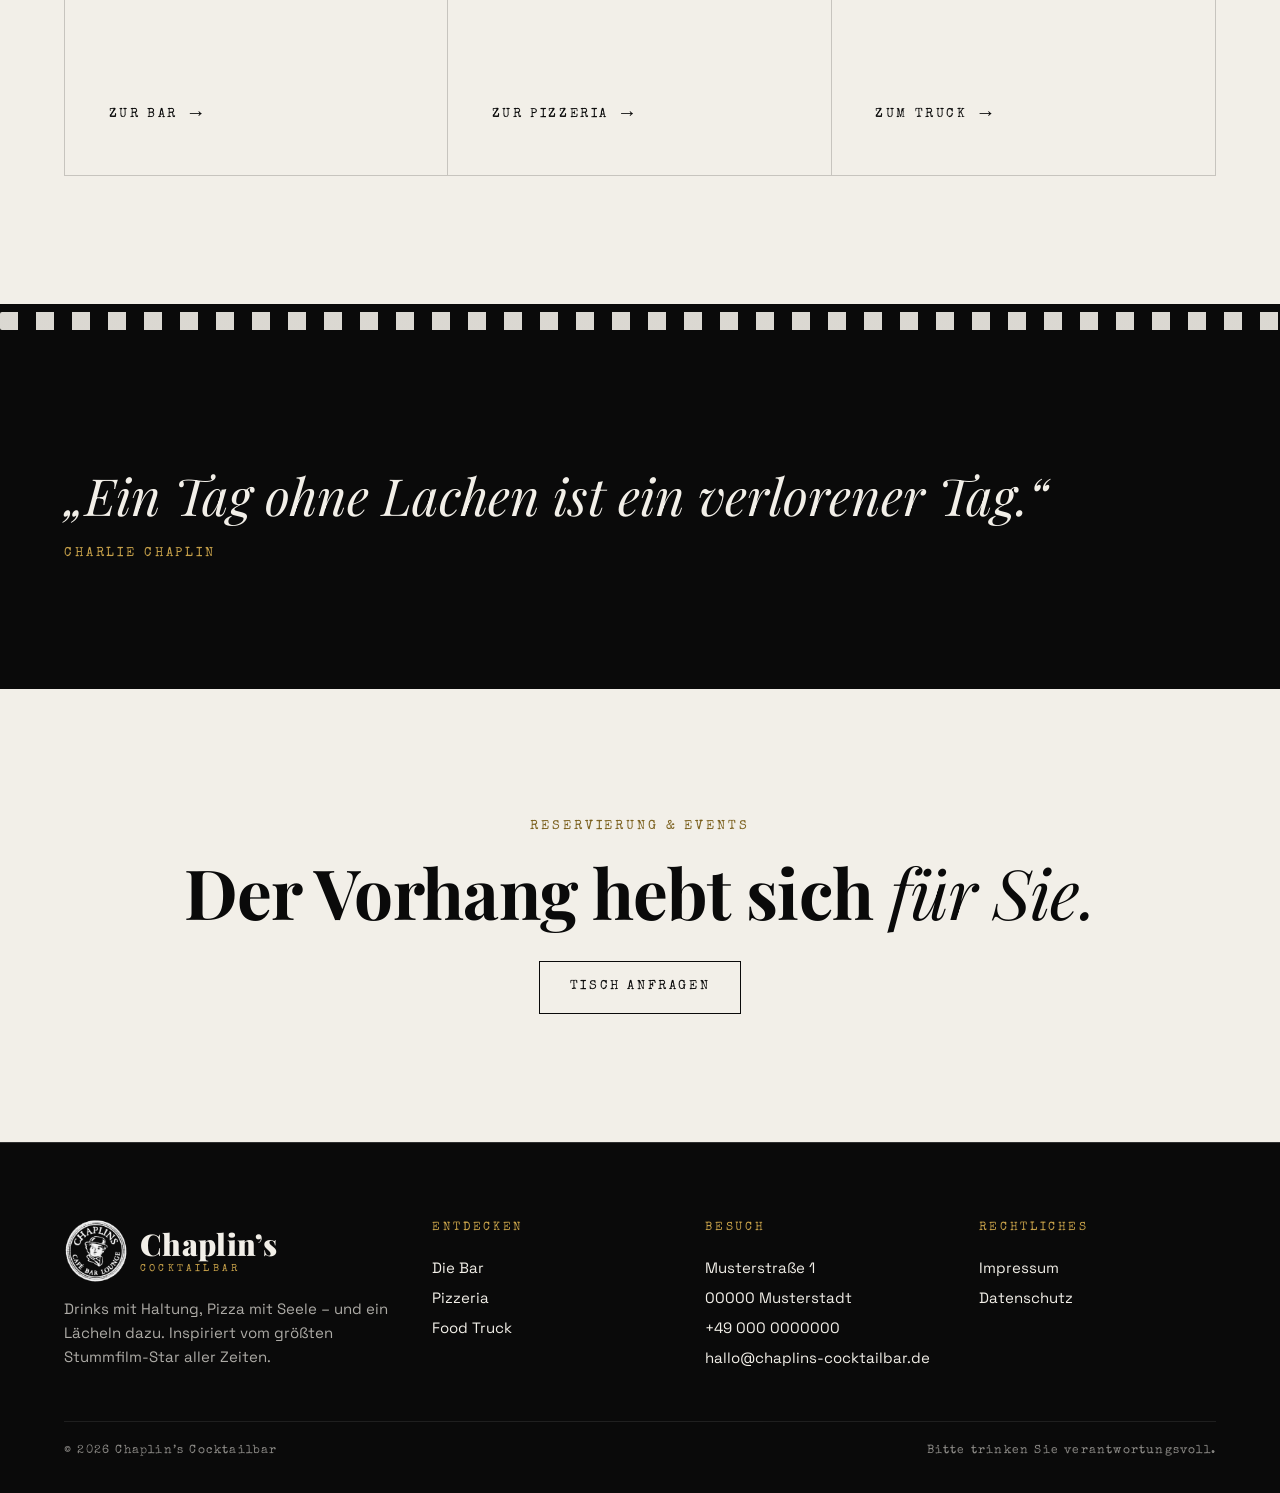
==== commit e091f550: "Replace example menu with real Chaplin's Diner menu on pizzeria page Pizza, pasta, salads, sides, dr" ====
--- a/index.html
+++ b/index.html
@@ -39,8 +39,8 @@
 </section>
 
 <div class="marquee" aria-hidden="true"><div>
-  <span>Ein Lächeln ist Ihr wertvollster Besitz</span><span>Cocktails</span><span>Holzofen-Pizza</span><span>Bar Food Truck</span><span>Live-Musik</span>
-  <span>Ein Lächeln ist Ihr wertvollster Besitz</span><span>Cocktails</span><span>Holzofen-Pizza</span><span>Bar Food Truck</span><span>Live-Musik</span>
+  <span>Ein Lächeln ist Ihr wertvollster Besitz</span><span>Cocktails</span><span>Pizza &amp; Pasta</span><span>Bar Food Truck</span><span>Live-Musik</span>
+  <span>Ein Lächeln ist Ihr wertvollster Besitz</span><span>Cocktails</span><span>Pizza &amp; Pasta</span><span>Bar Food Truck</span><span>Live-Musik</span>
 </div></div>
 
 <section class="section light">
@@ -56,8 +56,8 @@
       </a>
       <a class="door" href="pizzeria.html">
         <span class="no">02</span>
-        <h3>Pizzeria<em>Aus dem Steinofen</em></h3>
-        <p>Langer Teig, kurze Wege: ehrliche Zutaten, knusprig gebacken &ndash; der perfekte Begleiter zum Cocktail.</p>
+        <h3>Pizzeria<em>Pizza, Pasta &amp; mehr</em></h3>
+        <p>Pizza, Pasta, Salate und mehr &ndash; der perfekte Begleiter zum Cocktail.</p>
         <span class="go">Zur Pizzeria</span>
       </a>
       <a class="door" href="foodtruck.html">
--- a/assets/style.css
+++ b/assets/style.css
@@ -224,3 +224,16 @@
 .logo{display:flex;align-items:center;gap:12px}
 .logo img{width:46px;height:46px;flex:none}
 .foot .logo img{width:64px;height:64px}
+
+/* ---------- Speisekarte (Chaplin's Diner) ---------- */
+.chips{position:sticky;top:70px;z-index:50;display:flex;gap:10px;overflow-x:auto;padding:14px 0;margin:0 0 clamp(20px,3vw,40px);background:var(--ink);border-bottom:1px solid var(--line-d);scrollbar-width:none}
+.chips::-webkit-scrollbar{display:none}
+.chips a{flex:none;padding:9px 20px;border:1px solid var(--line-d);font-family:var(--type);font-size:13px;letter-spacing:.16em;text-transform:uppercase;transition:background .25s,color .25s,border-color .25s}
+.chips a:hover,.chips a.on{background:var(--paper);color:var(--ink);border-color:var(--paper)}
+.menu-cat{padding-top:clamp(36px,5vw,72px);scroll-margin-top:150px}
+.cat-head{display:flex;align-items:baseline;justify-content:space-between;gap:12px 28px;flex-wrap:wrap;margin-bottom:10px;padding-bottom:16px;border-bottom:2px solid var(--paper)}
+.cat-head .h-lg{font-size:clamp(30px,4vw,60px)}
+.cat-note{font-family:var(--type);font-size:13px;letter-spacing:.08em;color:var(--brass)}
+.menu-cat .item .tag+.tag{margin-left:6px}
+.item h3{display:flex;flex-wrap:wrap;align-items:center;gap:4px 10px}
+.item .tag,.menu-cat .item .tag+.tag{margin-left:0}
